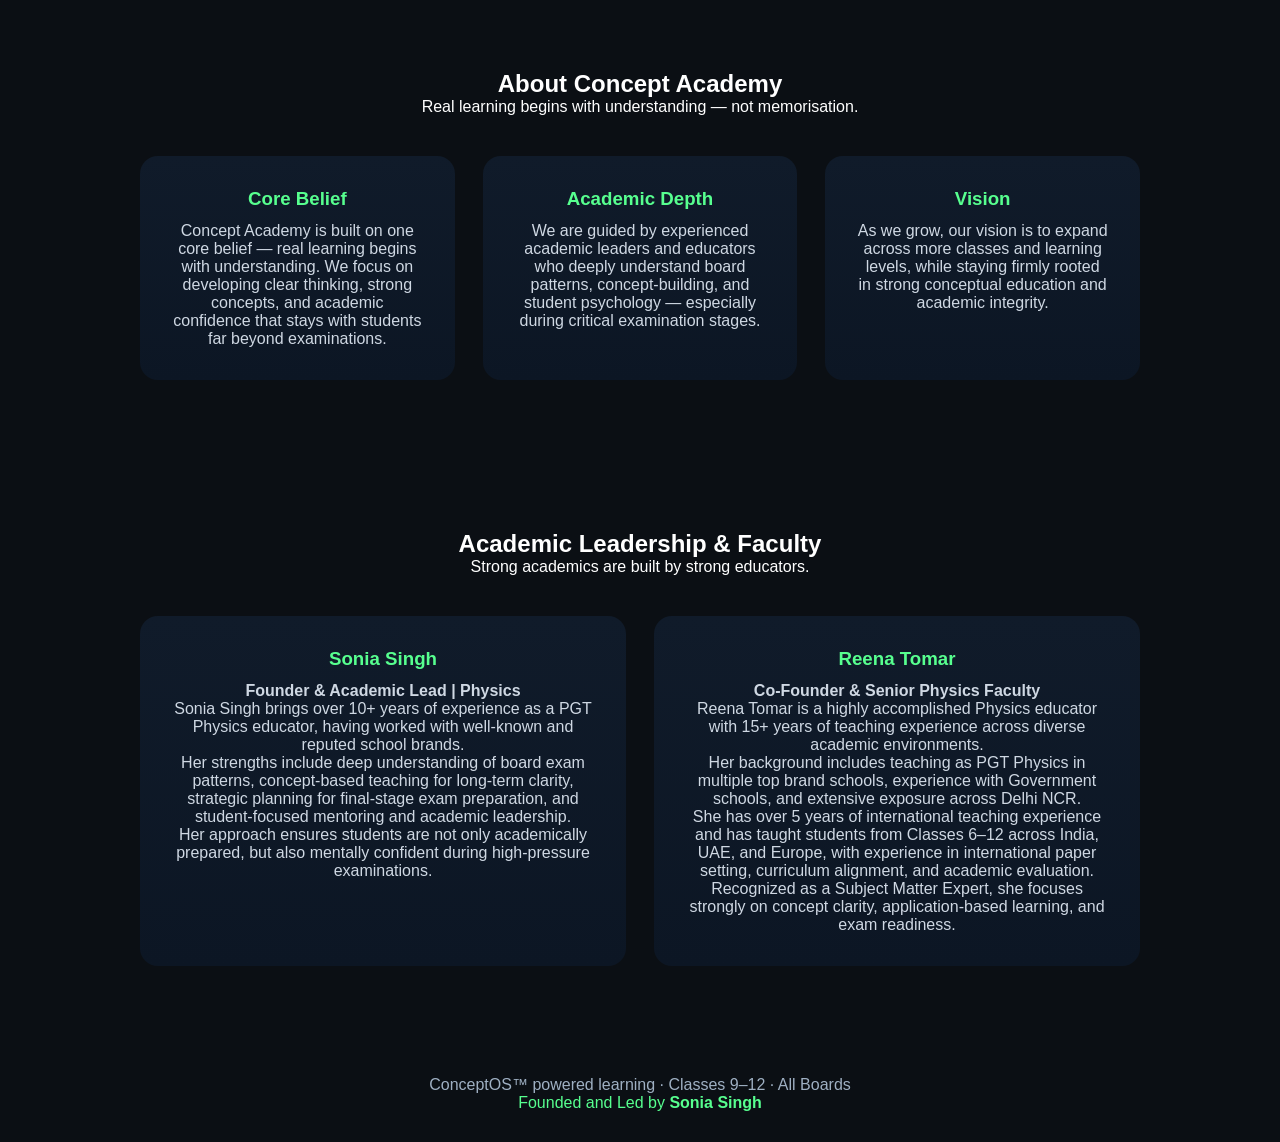
==== about.html @ 3b387100 "Add About page and Login page, improve site structure" ====
<!DOCTYPE html>
<html lang="en">
<head>
  <meta charset="UTF-8" />
  <title>About Concept Academy | ConceptOS™</title>
  <meta name="viewport" content="width=device-width, initial-scale=1.0" />
  <link rel="stylesheet" href="main.css" />
</head>

<body>

<!-- ================= ABOUT ================= -->
<section class="system">
  <h2>About Concept Academy</h2>
  <p class="system-sub">
    Real learning begins with understanding — not memorisation.
  </p>

  <div class="system-grid">
    <div class="glow-card">
      <h3>Core Belief</h3>
      <p>
        Concept Academy is built on one core belief — real learning begins with understanding.
        We focus on developing clear thinking, strong concepts, and academic confidence
        that stays with students far beyond examinations.
      </p>
    </div>

    <div class="glow-card">
      <h3>Academic Depth</h3>
      <p>
        We are guided by experienced academic leaders and educators who deeply understand
        board patterns, concept-building, and student psychology —
        especially during critical examination stages.
      </p>
    </div>

    <div class="glow-card">
      <h3>Vision</h3>
      <p>
        As we grow, our vision is to expand across more classes and learning levels,
        while staying firmly rooted in strong conceptual education
        and academic integrity.
      </p>
    </div>
  </div>
</section>

<!-- ================= ACADEMIC LEADERSHIP ================= -->
<section class="system">
  <h2>Academic Leadership & Faculty</h2>
  <p class="system-sub">
    Strong academics are built by strong educators.
  </p>

  <div class="system-grid">
    <!-- Sonia Singh -->
    <div class="glow-card">
      <h3>Sonia Singh</h3>
      <p><strong>Founder & Academic Lead | Physics</strong></p>
      <p>
        Sonia Singh brings over 10+ years of experience as a PGT Physics educator,
        having worked with well-known and reputed school brands.
      </p>
      <p>
        Her strengths include deep understanding of board exam patterns,
        concept-based teaching for long-term clarity,
        strategic planning for final-stage exam preparation,
        and student-focused mentoring and academic leadership.
      </p>
      <p>
        Her approach ensures students are not only academically prepared,
        but also mentally confident during high-pressure examinations.
      </p>
    </div>

    <!-- Reena Tomar -->
    <div class="glow-card">
      <h3>Reena Tomar</h3>
      <p><strong>Co-Founder & Senior Physics Faculty</strong></p>
      <p>
        Reena Tomar is a highly accomplished Physics educator with 15+ years of teaching
        experience across diverse academic environments.
      </p>
      <p>
        Her background includes teaching as PGT Physics in multiple top brand schools,
        experience with Government schools, and extensive exposure across Delhi NCR.
      </p>
      <p>
        She has over 5 years of international teaching experience and has taught students
        from Classes 6–12 across India, UAE, and Europe, with experience in international
        paper setting, curriculum alignment, and academic evaluation.
      </p>
      <p>
        Recognized as a Subject Matter Expert, she focuses strongly on concept clarity,
        application-based learning, and exam readiness.
      </p>
    </div>
  </div>
</section>

<!-- ================= FOOTER ================= -->
<footer>
  <p>ConceptOS™ powered learning · Classes 9–12 · All Boards</p>
  <p class="owner">Founded and Led by <strong>Sonia Singh</strong></p>
</footer>

</body>
</html>
---- main.css ----
* { margin: 0; padding: 0; box-sizing: border-box; }

body {
  background: #0b0f14;
  color: #fff;
  font-family: "Segoe UI", Arial, sans-serif;
}

/* HERO */
.hero {
  padding: 90px 60px 70px;
  background:
    radial-gradient(circle at 20% 20%, #14202e, transparent 40%),
    radial-gradient(circle at 80% 80%, #0f2a1f, transparent 45%),
    #0b0f14;
}

.hero-grid {
  max-width: 1200px;
  margin: auto;
  display: grid;
  grid-template-columns: 1.1fr 0.9fr;
  gap: 80px;
  align-items: center;
}

.hero h1 { font-size: 52px; }
.hero h1 span { color: #57ff8f; }

.hero-subtext {
  margin-top: 16px;
  color: #cfd8e3;
}

.hero-cta { margin-top: 28px; }

/* CTA */
.cta {
  padding: 14px 28px;
  border-radius: 30px;
  border: 2px solid #57ff8f;
  color: #57ff8f;
  text-decoration: none;
  font-weight: bold;
  margin-right: 14px;
}

.cta:hover {
  background: #57ff8f;
  color: #000;
}

/* CORE SYSTEM */
.hero-visual {
  display: flex;
  justify-content: center;
}

.core-system {
  width: 260px;
  height: 260px;
  position: relative;
}

/* ORBITS */
.orbit {
  position: absolute;
  inset: 0;
  border-radius: 50%;
  border: 1px dashed rgba(87,255,143,0.25);
  animation: spin linear infinite;
}

.orbit-1 { inset: -10px; animation-duration: 18s; }
.orbit-2 { inset: -28px; animation-duration: 26s; }
.orbit-3 { inset: -46px; animation-duration: 34s; }

/* PLANET */
.planet {
  position: absolute;
  top: -4px;
  left: 50%;
  width: 8px;
  height: 8px;
  background: #57ff8f;
  border-radius: 50%;
  box-shadow: 0 0 10px rgba(87,255,143,0.8);
  transform: translateX(-50%);
}

/* CORE */
.galaxy {
  position: absolute;
  inset: 0;
  border-radius: 50%;
}

.core-circle {
  position: absolute;
  inset: 60px;
  border-radius: 50%;
  background: #57ff8f;
  box-shadow: 0 0 40px rgba(87,255,143,.7);
}

.core-label {
  position: absolute;
  bottom: -32px;
  width: 100%;
  text-align: center;
  color: #57ff8f;
}

@keyframes spin {
  to { transform: rotate(360deg); }
}

/* SECTIONS */
.system {
  padding: 70px 20px 40px;
  text-align: center;
}

.method {
  padding: 50px 20px 80px;
  text-align: center;
}

/* GLOW CARDS */
.system-grid, .method-grid {
  max-width: 1000px;
  margin: 40px auto;
  display: grid;
  grid-template-columns: repeat(auto-fit,minmax(260px,1fr));
  gap: 28px;
}

.glow-card {
  position: relative;
  background: linear-gradient(180deg, #101b2a, #0c1624);
  padding: 32px;
  border-radius: 18px;
  overflow: hidden;
  transition: transform 0.35s ease;
}

.glow-card h3 {
  color: #57ff8f;
  margin-bottom: 12px;
  position: relative;
  z-index: 2;
}

.glow-card p {
  color: #cfd8e3;
  position: relative;
  z-index: 2;
}

.glow-card::before {
  content: "";
  position: absolute;
  inset: -40%;
  background: radial-gradient(circle, rgba(87,255,143,0.25), transparent 60%);
  opacity: 0;
  transition: opacity 0.4s ease;
}

/* DESKTOP HOVER (RESTORED) */
.glow-card:hover::before { opacity: 1; }
.glow-card:hover { transform: translateY(-6px); }

/* FORM */
.form-section {
  padding: 90px 20px;
  text-align: center;
}

.form-section form {
  max-width: 420px;
  margin: auto;
  display: grid;
  gap: 14px;
}

input, select, button {
  padding: 14px;
  border-radius: 10px;
  border: none;
}

.two-col {
  display: grid;
  grid-template-columns: 1fr 1fr;
  gap: 10px;
}

#cityOther, #schoolOther { display: none; }

button {
  background: #57ff8f;
  font-weight: bold;
}

/* FOOTER */
footer {
  padding: 30px;
  text-align: center;
  color: #9fb0c3;
}
.owner { color: #57ff8f; }

/* =============================== */
/* 📱 MOBILE = APP EXPERIENCE     */
/* =============================== */

@media (max-width: 900px){
  .hero-grid {
    grid-template-columns: 1fr;
    text-align: center;
  }
}

@media (max-width: 768px) {

  /* CTA stacking */
  .hero-cta {
    display: flex;
    flex-direction: column;
    gap: 14px;
    align-items: center;
  }

  .hero-cta .cta {
    width: 100%;
    max-width: 260px;
    margin-right: 0;
  }

  /* Galaxy scaling + pulse */
  .core-system {
    width: 200px;
    height: 200px;
    animation: pulse 3s ease-in-out infinite;
  }

  .orbit-1 { inset: -8px; }
  .orbit-2 { inset: -20px; }
  .orbit-3 { inset: -32px; }

  .core-circle {
    inset: 45px;
    box-shadow: 0 0 45px rgba(87,255,143,0.9);
  }

  /* Scroll-based glow */
  .glow-active::before { opacity: 1; }
  .glow-active { transform: translateY(-6px); }

  .glow-card:active {
    transform: scale(0.97);
  }
}

@keyframes pulse {
  0%,100% { transform: scale(1); }
  50% { transform: scale(1.04); }
}
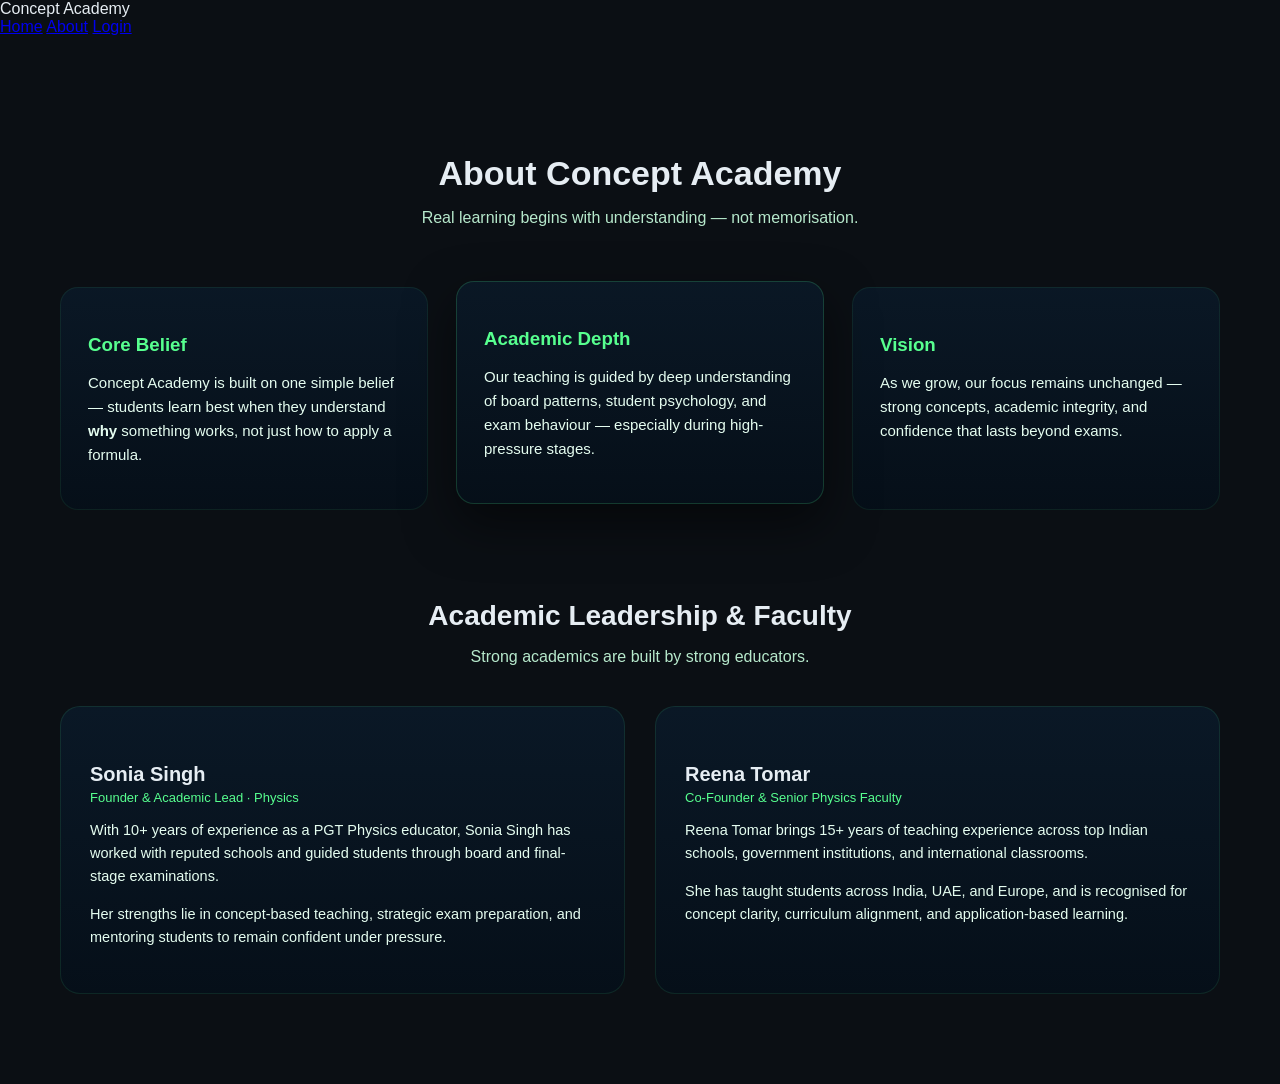
==== commit 81b6156b: "Fix HTML structure, restore CSS loading, finalize V3 UI (home, about, login)" ====
--- a/about.html
+++ b/about.html
@@ -2,108 +2,109 @@
 <html lang="en">
 <head>
   <meta charset="UTF-8" />
-  <title>About Concept Academy | ConceptOS™</title>
   <meta name="viewport" content="width=device-width, initial-scale=1.0" />
-  <link rel="stylesheet" href="main.css" />
+  <title>About Concept Academy</title>
+
+  <!-- MAIN CSS -->
+  <link rel="stylesheet" href="assets/css/main.css" />
 </head>
 
 <body>
 
-<!-- ================= ABOUT ================= -->
-<section class="system">
-  <h2>About Concept Academy</h2>
-  <p class="system-sub">
-    Real learning begins with understanding — not memorisation.
-  </p>
+<header>
+  <div class="logo">Concept Academy</div>
+  <nav>
+    <a href="index.html">Home</a>
+    <a href="about.html">About</a>
+    <a href="login.html">Login</a>
+  </nav>
+</header>
 
-  <div class="system-grid">
-    <div class="glow-card">
+<!-- ABOUT SECTION -->
+<section id="about" class="about-v3">
+
+  <header class="about-header">
+    <h2>About Concept Academy</h2>
+    <p class="about-sub">
+      Real learning begins with understanding — not memorisation.
+    </p>
+  </header>
+
+  <div class="about-grid">
+
+    <div class="about-card">
       <h3>Core Belief</h3>
       <p>
-        Concept Academy is built on one core belief — real learning begins with understanding.
-        We focus on developing clear thinking, strong concepts, and academic confidence
-        that stays with students far beyond examinations.
+        Concept Academy is built on one simple belief — students learn best
+        when they understand <strong>why</strong> something works, not just
+        how to apply a formula.
       </p>
     </div>
 
-    <div class="glow-card">
+    <div class="about-card highlight">
       <h3>Academic Depth</h3>
       <p>
-        We are guided by experienced academic leaders and educators who deeply understand
-        board patterns, concept-building, and student psychology —
-        especially during critical examination stages.
+        Our teaching is guided by deep understanding of board patterns,
+        student psychology, and exam behaviour — especially during
+        high-pressure stages.
       </p>
     </div>
 
-    <div class="glow-card">
+    <div class="about-card">
       <h3>Vision</h3>
       <p>
-        As we grow, our vision is to expand across more classes and learning levels,
-        while staying firmly rooted in strong conceptual education
-        and academic integrity.
-      </p>
-    </div>
-  </div>
-</section>
-
-<!-- ================= ACADEMIC LEADERSHIP ================= -->
-<section class="system">
-  <h2>Academic Leadership & Faculty</h2>
-  <p class="system-sub">
-    Strong academics are built by strong educators.
-  </p>
-
-  <div class="system-grid">
-    <!-- Sonia Singh -->
-    <div class="glow-card">
-      <h3>Sonia Singh</h3>
-      <p><strong>Founder & Academic Lead | Physics</strong></p>
-      <p>
-        Sonia Singh brings over 10+ years of experience as a PGT Physics educator,
-        having worked with well-known and reputed school brands.
-      </p>
-      <p>
-        Her strengths include deep understanding of board exam patterns,
-        concept-based teaching for long-term clarity,
-        strategic planning for final-stage exam preparation,
-        and student-focused mentoring and academic leadership.
-      </p>
-      <p>
-        Her approach ensures students are not only academically prepared,
-        but also mentally confident during high-pressure examinations.
+        As we grow, our focus remains unchanged — strong concepts,
+        academic integrity, and confidence that lasts beyond exams.
       </p>
     </div>
 
-    <!-- Reena Tomar -->
-    <div class="glow-card">
-      <h3>Reena Tomar</h3>
-      <p><strong>Co-Founder & Senior Physics Faculty</strong></p>
-      <p>
-        Reena Tomar is a highly accomplished Physics educator with 15+ years of teaching
-        experience across diverse academic environments.
-      </p>
-      <p>
-        Her background includes teaching as PGT Physics in multiple top brand schools,
-        experience with Government schools, and extensive exposure across Delhi NCR.
-      </p>
-      <p>
-        She has over 5 years of international teaching experience and has taught students
-        from Classes 6–12 across India, UAE, and Europe, with experience in international
-        paper setting, curriculum alignment, and academic evaluation.
-      </p>
-      <p>
-        Recognized as a Subject Matter Expert, she focuses strongly on concept clarity,
-        application-based learning, and exam readiness.
-      </p>
+  </div>
+
+  <div class="faculty-section">
+
+    <h3 class="faculty-title">Academic Leadership & Faculty</h3>
+    <p class="faculty-sub">
+      Strong academics are built by strong educators.
+    </p>
+
+    <div class="faculty-grid">
+
+      <div class="faculty-card">
+        <h4>Sonia Singh</h4>
+        <span>Founder & Academic Lead · Physics</span>
+        <p>
+          With 10+ years of experience as a PGT Physics educator,
+          Sonia Singh has worked with reputed schools and guided
+          students through board and final-stage examinations.
+        </p>
+        <p>
+          Her strengths lie in concept-based teaching, strategic exam
+          preparation, and mentoring students to remain confident
+          under pressure.
+        </p>
+      </div>
+
+      <div class="faculty-card">
+        <h4>Reena Tomar</h4>
+        <span>Co-Founder & Senior Physics Faculty</span>
+        <p>
+          Reena Tomar brings 15+ years of teaching experience across
+          top Indian schools, government institutions, and international
+          classrooms.
+        </p>
+        <p>
+          She has taught students across India, UAE, and Europe, and
+          is recognised for concept clarity, curriculum alignment,
+          and application-based learning.
+        </p>
+      </div>
+
     </div>
+
   </div>
+
 </section>
 
-<!-- ================= FOOTER ================= -->
-<footer>
-  <p>ConceptOS™ powered learning · Classes 9–12 · All Boards</p>
-  <p class="owner">Founded and Led by <strong>Sonia Singh</strong></p>
-</footer>
-
+<script src="assets/js/main.js"></script>
 </body>
 </html>
--- a/assets/css/main.css
+++ b/assets/css/main.css
@@ -0,0 +1,297 @@
+/* ================= BASE ================= */
+* {
+  box-sizing: border-box;
+}
+
+body {
+  margin: 0;
+  font-family: 'Inter', sans-serif;
+  background: #0b0f14;
+  color: #e6edf3;
+}
+
+/* ================= GALAXY SVG ================= */
+.galaxy-svg {
+  max-width: 100%;
+  height: auto;
+  filter: drop-shadow(0 0 40px rgba(87,255,143,0.6));
+}
+
+/* ================= CTA ================= */
+.cta {
+  padding: 14px 26px;
+  border-radius: 999px;
+  font-weight: 600;
+  border: 1px solid #57ff8f;
+  color: #57ff8f;
+  background: transparent;
+  cursor: pointer;
+}
+
+.cta.primary {
+  background: #57ff8f;
+  color: #0b0f14;
+}
+
+/* ================= CARDS ================= */
+.card {
+  background: linear-gradient(180deg, #0f1722, #0c1320);
+  border-radius: 18px;
+  padding: 30px;
+  border: 1px solid rgba(255,255,255,0.05);
+}
+
+/* ================= GUIDANCE SECTION ================= */
+#guidance {
+  padding: 100px 20px;
+  text-align: center;
+}
+
+#guidance h2 {
+  font-size: 36px;
+  margin-bottom: 10px;
+}
+
+#guidance p {
+  color: #9fb0c3;
+  margin-bottom: 40px;
+}
+
+/* ===== FORM CARD ===== */
+#leadForm {
+  max-width: 520px;
+  margin: 0 auto;
+  padding: 28px;
+}
+
+/* ===== FORM ROWS (THIS FIXES UX) ===== */
+.form-row {
+  display: grid;
+  grid-template-columns: 1fr 1fr;
+  gap: 14px;
+  margin-bottom: 14px;
+}
+
+.form-row.single {
+  grid-template-columns: 1fr;
+}
+
+/* ===== INPUTS ===== */
+#leadForm input,
+#leadForm select,
+#leadForm textarea {
+  width: 100%;
+  padding: 14px 16px;
+  border-radius: 10px;
+  border: none;
+  font-size: 14px;
+  font-family: inherit;
+}
+
+#leadForm textarea {
+  min-height: 90px;
+  resize: vertical;
+}
+
+/* ===== BUTTON ===== */
+.btn-primary {
+  width: 100%;
+  padding: 14px;
+  border-radius: 999px;
+  background: #57ff8f;
+  color: #000;
+  font-weight: 600;
+  border: none;
+  cursor: pointer;
+  font-size: 15px;
+  margin-top: 10px;
+}
+
+.btn-primary:hover {
+  filter: brightness(1.1);
+}
+
+.form-note {
+  margin-top: 12px;
+  font-size: 12px;
+  color: #9fb3c8;
+}
+
+/* ===== MOBILE ===== */
+@media (max-width: 640px) {
+  .form-row {
+    grid-template-columns: 1fr;
+  }
+}
+/* ===============================
+   ABOUT SECTION – V3
+   =============================== */
+
+.about-v3 {
+  padding: 90px 20px;
+  max-width: 1200px;
+  margin: auto;
+}
+
+.about-header {
+  text-align: center;
+  margin-bottom: 60px;
+}
+
+.about-header h2 {
+  font-size: 34px;
+  margin-bottom: 12px;
+}
+
+.about-sub {
+  color: #b7e9cc;
+  font-size: 16px;
+}
+
+.about-grid {
+  display: grid;
+  grid-template-columns: repeat(auto-fit, minmax(260px, 1fr));
+  gap: 28px;
+  margin-bottom: 90px;
+}
+
+.about-card {
+  background: linear-gradient(
+    180deg,
+    rgba(10,25,40,0.85),
+    rgba(5,15,25,0.9)
+  );
+  padding: 28px;
+  border-radius: 18px;
+  box-shadow: inset 0 0 0 1px rgba(87,255,143,0.08);
+}
+
+.about-card h3 {
+  color: #57ff8f;
+  margin-bottom: 12px;
+}
+
+.about-card p {
+  color: #e5fdf0;
+  font-size: 15px;
+  line-height: 1.6;
+}
+
+.about-card.highlight {
+  transform: translateY(-6px);
+  box-shadow:
+    0 20px 50px rgba(0,0,0,0.5),
+    inset 0 0 0 1px rgba(87,255,143,0.18);
+}
+
+/* FACULTY */
+
+.faculty-section {
+  text-align: center;
+}
+
+.faculty-title {
+  font-size: 28px;
+  margin-bottom: 8px;
+}
+
+.faculty-sub {
+  color: #b7e9cc;
+  margin-bottom: 40px;
+}
+
+.faculty-grid {
+  display: grid;
+  grid-template-columns: repeat(auto-fit, minmax(320px, 1fr));
+  gap: 30px;
+}
+
+.faculty-card {
+  background: linear-gradient(
+    180deg,
+    rgba(10,25,40,0.9),
+    rgba(5,15,25,0.95)
+  );
+  padding: 30px;
+  border-radius: 20px;
+  text-align: left;
+  box-shadow: inset 0 0 0 1px rgba(87,255,143,0.1);
+}
+
+.faculty-card h4 {
+  font-size: 20px;
+  margin-bottom: 4px;
+}
+
+.faculty-card span {
+  color: #57ff8f;
+  font-size: 13px;
+  display: block;
+  margin-bottom: 14px;
+}
+
+.faculty-card p {
+  font-size: 14.5px;
+  line-height: 1.6;
+  color: #e5fdf0;
+}
+/* ===============================
+   FORM LAYOUT – V3 STABLE
+   =============================== */
+
+.form-row {
+  display: grid;
+  grid-template-columns: 1fr 1fr;
+  gap: 14px;
+  margin-bottom: 14px;
+}
+
+.form-row.single {
+  grid-template-columns: 1fr;
+}
+
+#leadForm input,
+#leadForm select,
+#leadForm textarea {
+  width: 100%;
+  padding: 14px 16px;
+  border-radius: 10px;
+  border: none;
+  font-size: 14px;
+  font-family: inherit;
+}
+
+#leadForm textarea {
+  min-height: 90px;
+  resize: vertical;
+}
+
+.btn-primary {
+  width: 100%;
+  padding: 14px;
+  border-radius: 999px;
+  background: #57ff8f;
+  color: #000;
+  font-weight: 600;
+  border: none;
+  cursor: pointer;
+  font-size: 15px;
+  margin-top: 10px;
+}
+
+.btn-primary:hover {
+  filter: brightness(1.1);
+}
+
+.form-note {
+  margin-top: 12px;
+  font-size: 13px;
+  color: #9fb3c8;
+  text-align: center;
+}
+
+@media (max-width: 640px) {
+  .form-row {
+    grid-template-columns: 1fr;
+  }
+}
